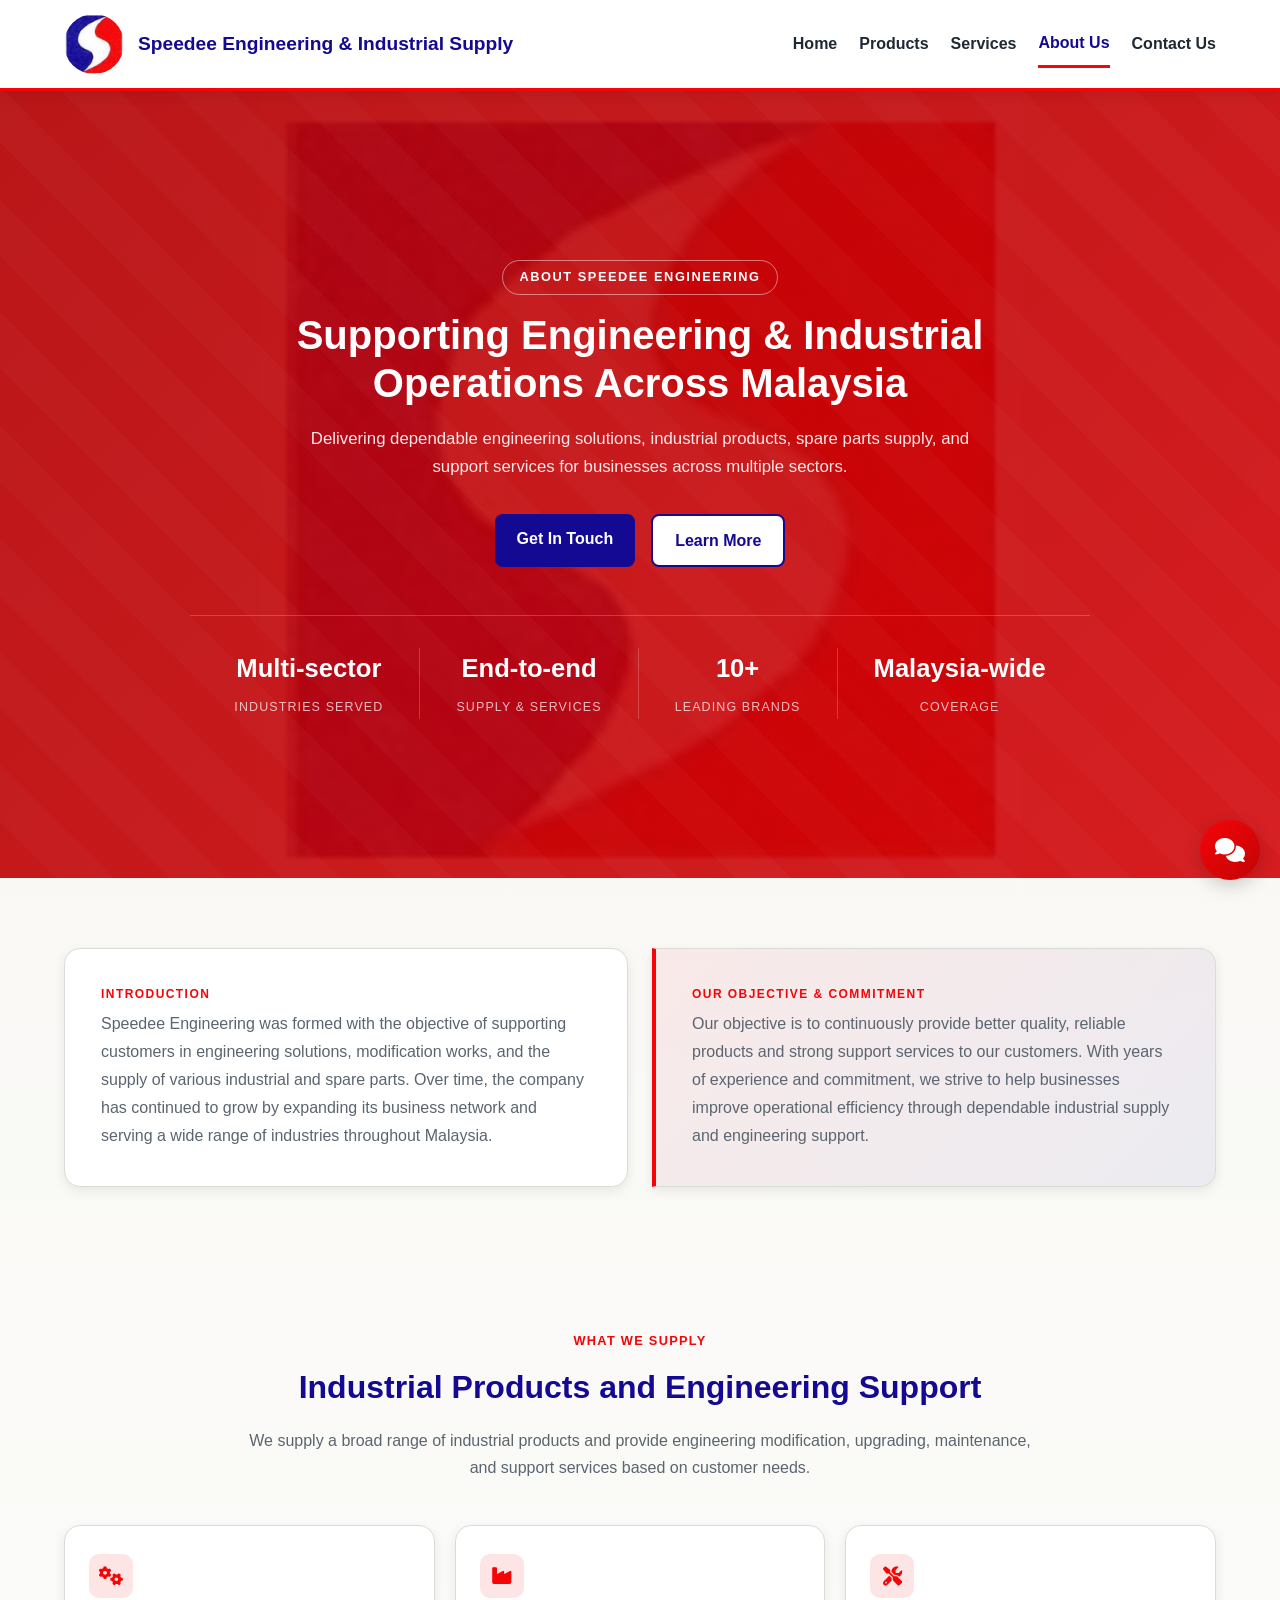
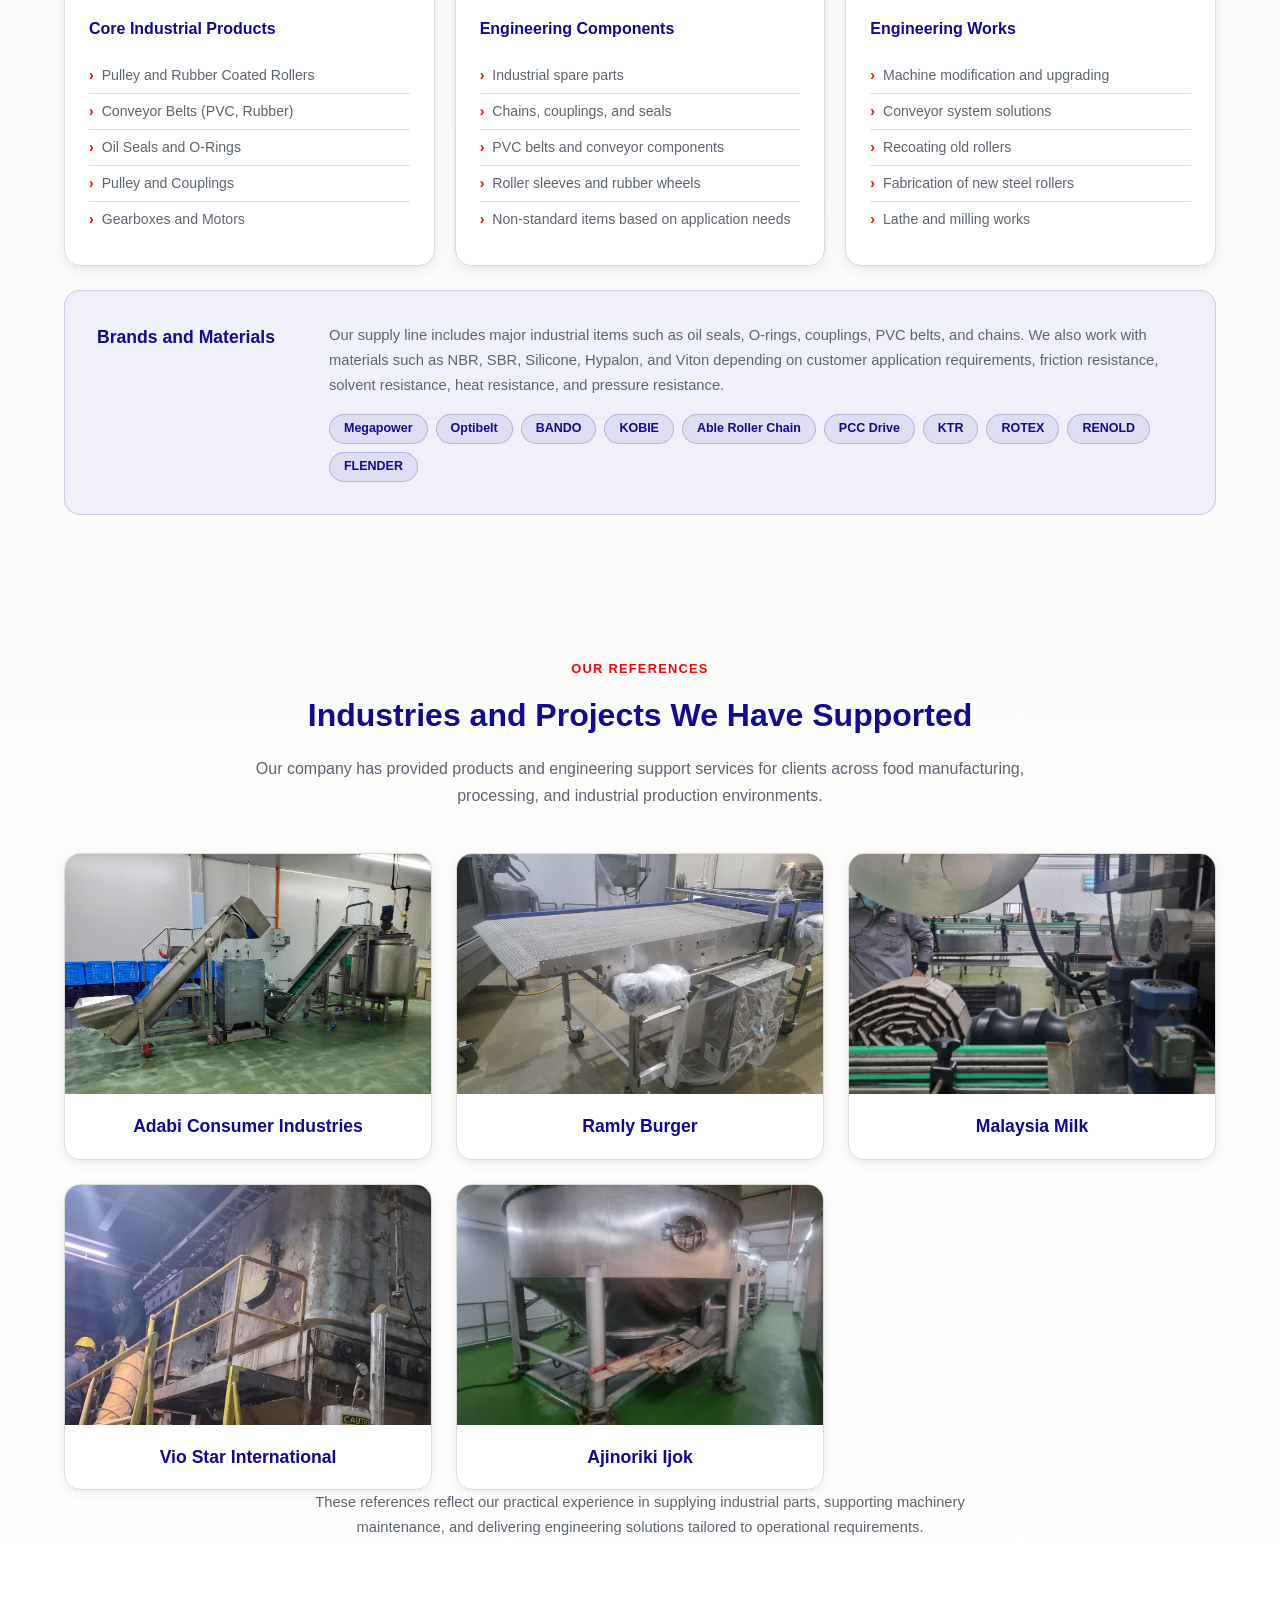
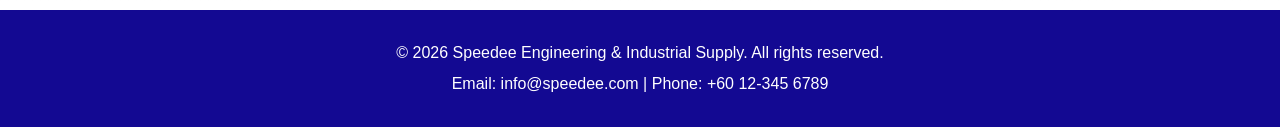
==== about-us.html @ 25785ea7 "Add files via upload" ====
<!DOCTYPE html>
<html lang="en">

<head>
  <meta charset="UTF-8">
  <meta name="viewport" content="width=device-width, initial-scale=1.0">
  <title>About Us | Speedee Engineering & Industrial Supply</title>
  <link rel="icon" href="./images/logo/speedee-logo.png">
  <link rel="stylesheet" href="./css/style.css">
  <link rel="stylesheet" href="./css/about-us.css">
  <link rel="stylesheet" href="https://cdnjs.cloudflare.com/ajax/libs/font-awesome/6.5.2/css/all.min.css">
</head>

<body>
  <header class="site-header">
    <div class="container nav-wrapper">
      <a href="./index.html" class="brand">
        <img src="./images/logo/speedee-logo.png" alt="Speedee Engineering Logo" class="logo">
        <div class="brand-text">
          <h1>Speedee Engineering & Industrial Supply</h1>
        </div>
      </a>

      <button class="menu-toggle" id="menu-toggle" aria-label="Toggle menu">☰</button>

      <nav class="main-nav" id="main-nav">
        <ul class="nav-list">
          <li><a href="./index.html" >Home</a></li>
          <li><a href="./product-home.html">Products</a></li>
          <li class="dropdown">
            <a href="./industry-services/service-home.html">Services</a>
            <ul class="dropdown-menu">
              <li><a href="./industry-services/service-a.html">Service A</a></li>
              <li><a href="./industry-services/service-b.html">Service B</a></li>
              <li><a href="./industry-services/service-c.html">Service C</a></li>
            </ul>
          </li>

          <li><a href="./about-us.html"class="active">About Us</a></li>
          <li><a href="./contact-us.html">Contact Us</a></li>
        </ul>
      </nav>
    </div>
  </header>

  <main class="about-page">

    <!-- HERO SECTION -->
    <section class="about-hero">
      <div class="container">
        <span class="section-tag">About Speedee Engineering</span>
        <h2>Supporting Engineering &amp; Industrial Operations Across Malaysia</h2>
        <p>
          Delivering dependable engineering solutions, industrial products, spare parts supply,
          and support services for businesses across multiple sectors.
        </p>

        <div class="hero-buttons">
          <a href="./contact-us.html" class="btn btn-primary">Get In Touch</a>
          <a href="#about-intro" class="btn btn-secondary learn-more-btn">Learn More</a>
        </div>

        <div class="hero-stats">
          <div class="hero-stat">
            <strong>Multi-sector</strong>
            <span>Industries served</span>
          </div>
          <div class="hero-stat">
            <strong>End-to-end</strong>
            <span>Supply &amp; services</span>
          </div>
          <div class="hero-stat">
            <strong>10+</strong>
            <span>Leading brands</span>
          </div>
          <div class="hero-stat">
            <strong>Malaysia-wide</strong>
            <span>Coverage</span>
          </div>
        </div>
      </div>
    </section>

    <!-- INTRO SECTION -->
    <section class="about-intro section-spacing" id="about-intro">
      <div class="container about-grid">
        <div class="about-card">
          <h3>Introduction</h3>
          <p>
            Speedee Engineering was formed with the objective of supporting customers in
            engineering solutions, modification works, and the supply of various industrial and
            spare parts. Over time, the company has continued to grow by expanding its business
            network and serving a wide range of industries throughout Malaysia.
          </p>
        </div>

        <div class="about-card highlight-card">
          <h3>Our Objective &amp; Commitment</h3>
          <p>
            Our objective is to continuously provide better quality, reliable products and strong
            support services to our customers. With years of experience and commitment, we strive
            to help businesses improve operational efficiency through dependable industrial supply
            and engineering support.
          </p>
        </div>
      </div>
    </section>

    <!-- SUPPLY SECTION -->
    <section class="about-products section-spacing">
      <div class="container">
        <div class="section-heading">
          <span>What We Supply</span>
          <h3>Industrial Products and Engineering Support</h3>
          <p>
            We supply a broad range of industrial products and provide engineering modification,
            upgrading, maintenance, and support services based on customer needs.
          </p>
        </div>

        <div class="supply-grid">
          <div class="supply-card">
            <div class="supply-icon"><i class="fas fa-cogs"></i></div>
            <h4>Core Industrial Products</h4>
            <ul>
              <li>Pulley and Rubber Coated Rollers</li>
              <li>Conveyor Belts (PVC, Rubber)</li>
              <li>Oil Seals and O-Rings</li>
              <li>Pulley and Couplings</li>
              <li>Gearboxes and Motors</li>
            </ul>
          </div>

          <div class="supply-card">
            <div class="supply-icon"><i class="fas fa-industry"></i></div>
            <h4>Engineering Components</h4>
            <ul>
              <li>Industrial spare parts</li>
              <li>Chains, couplings, and seals</li>
              <li>PVC belts and conveyor components</li>
              <li>Roller sleeves and rubber wheels</li>
              <li>Non-standard items based on application needs</li>
            </ul>
          </div>

          <div class="supply-card">
            <div class="supply-icon"><i class="fas fa-tools"></i></div>
            <h4>Engineering Works</h4>
            <ul>
              <li>Machine modification and upgrading</li>
              <li>Conveyor system solutions</li>
              <li>Recoating old rollers</li>
              <li>Fabrication of new steel rollers</li>
              <li>Lathe and milling works</li>
            </ul>
          </div>
        </div>

        <div class="brands-box">
          <div class="brands-left">
            <h4>Brands and Materials</h4>
          </div>
          <div class="brands-right">
            <p>
              Our supply line includes major industrial items such as oil seals, O-rings, couplings,
              PVC belts, and chains. We also work with materials such as NBR, SBR, Silicone,
              Hypalon, and Viton depending on customer application requirements, friction resistance,
              solvent resistance, heat resistance, and pressure resistance.
            </p>
            <div class="brand-pills">
              <span class="brand-pill">Megapower</span>
              <span class="brand-pill">Optibelt</span>
              <span class="brand-pill">BANDO</span>
              <span class="brand-pill">KOBIE</span>
              <span class="brand-pill">Able Roller Chain</span>
              <span class="brand-pill">PCC Drive</span>
              <span class="brand-pill">KTR</span>
              <span class="brand-pill">ROTEX</span>
              <span class="brand-pill">RENOLD</span>
              <span class="brand-pill">FLENDER</span>
            </div>
          </div>
        </div>
      </div>
    </section>

    <!-- REFERENCES SECTION -->
    <section class="references section-spacing">
      <div class="container">
        <div class="section-heading">
          <span>Our References</span>
          <h3>Industries and Projects We Have Supported</h3>
          <p>
            Our company has provided products and engineering support services for clients across
            food manufacturing, processing, and industrial production environments.
          </p>
        </div>

        <div class="reference-grid">
          <div class="reference-card">
            <img src="./images/about/adabi-1.jpg" alt="Adabi Consumer Industries project">
            <h4>Adabi Consumer Industries</h4>
          </div>

          <div class="reference-card">
            <img src="./images/about/ramly-1.jpg" alt="Ramly Burger project">
            <h4>Ramly Burger</h4>
          </div>

          <div class="reference-card">
            <img src="./images/about/malaysia-milk-1.jpg" alt="Malaysia Milk project">
            <h4>Malaysia Milk</h4>
          </div>

          <div class="reference-card">
            <img src="./images/about/vio-star-1.jpg" alt="Vio Star International project">
            <h4>Vio Star International</h4>
          </div>

          <div class="reference-card">
            <img src="./images/about/ajinoriki-1.jpg" alt="Ajinoriki Ijok project">
            <h4>Ajinoriki Ijok</h4>
          </div>
        </div>

        <div class="reference-note">
          <p>
            These references reflect our practical experience in supplying industrial parts,
            supporting machinery maintenance, and delivering engineering solutions tailored to
            operational requirements.
          </p>
        </div>
      </div>
    </section>

  </main>

  <footer class="site-footer">
    <div class="container footer-content">
      <p>&copy; 2026 Speedee Engineering & Industrial Supply. All rights reserved.</p>
      <p>Email: info@speedee.com | Phone: +60 12-345 6789</p>
    </div>
  </footer>

  <div class="floating-contact">
    <div class="floating-items">
      <a href="https://wa.me/60163230248?text=Hi%2C%20I%20came%20across%20Speedee%20Engineering%20and%20would%20like%20to%20enquire%20about%20your%20products%20and%20services."
        class="floating-item whatsapp" target="_blank" rel="noopener noreferrer">
        <span class="tooltip">WhatsApp Us</span>
        <img src="./images/logo/whatsapp.png" alt="WhatsApp">
      </a>

      <a href="mailto:info@speedee.com?subject=Website%20Enquiry" class="floating-item email">
        <span class="tooltip">Email Us</span>
        <span class="icon">&#9993;</span>
      </a>

      <a href="tel:+60123456789" class="floating-item phone">
        <span class="tooltip">Call Us</span>
        <span class="icon">&#9742;</span>
      </a>
    </div>

    <button class="floating-main" id="floatingMain" aria-label="Open contact options">
      <i class="fas fa-comments"></i>
    </button>
  </div>

  <script src="./js/main.js"></script>
  <script>
    (function () {
      document.addEventListener('DOMContentLoaded', function () {
        const navLinks = document.querySelectorAll('.nav-list a');
        navLinks.forEach(link => {
          link.classList.remove('active');
          const href = link.getAttribute('href');
          if (href && href.includes('about-us.html')) {
            link.classList.add('active');
          }
        });
      });
    })();
  </script>
</body>

</html>
---- css/style.css ----
:root {
  --primary-red: #f40508;
  --primary-blue: #130992;
  --light-bg: #f7f6f2;
  --white: #ffffff;
  --dark-text: #1f2933;
  --muted-text: #5b6570;
  --border-color: #d9ddd7;
  --hover-red: #c20406;
  --hover-blue: #0d0672;
  --shadow: 0 4px 12px rgba(0, 0, 0, 0.08);
  --shadow-strong: 0 6px 18px rgba(0, 0, 0, 0.18);
  --transition: 0.3s ease;
  --radius: 8px;
}

/* ─── Reset ─── */
* {
  margin: 0;
  padding: 0;
  box-sizing: border-box;
}

/* ─── Base ─── */
body {
  font-family: Arial, Helvetica, sans-serif;
  line-height: 1.6;
  background-color: var(--light-bg);
  color: var(--dark-text);
}

main {
  display: block;
  margin: 0;
  padding: 0;
}

img {
  display: block;
  max-width: 100%;
}

a {
  color: inherit;
  text-decoration: none;
}

button {
  font: inherit;
}

.container {
  width: 90%;
  max-width: 1200px;
  margin: 0 auto;
}

/* ─── Header / Navigation ─── */
.site-header {
  position: sticky;
  top: 0;
  z-index: 1000;
  background: var(--white);
  border-bottom: 3px solid var(--primary-red);
  box-shadow: var(--shadow);
}

.nav-wrapper {
  display: flex;
  align-items: center;
  justify-content: space-between;
  padding: 14px 0;
}

.brand {
  display: flex;
  align-items: center;
  gap: 14px;
  color: var(--dark-text);
}

.logo {
  width: 60px;
  height: 60px;
  object-fit: cover;
  border-radius: 50%;
}

.brand-text h1 {
  font-size: 1.2rem;
  color: var(--primary-blue);
}

.brand-text p {
  font-size: 0.9rem;
  color: var(--muted-text);
}

.menu-toggle {
  display: none;
  font-size: 1.8rem;
  color: var(--primary-blue);
  background: none;
  border: none;
  cursor: pointer;
}

.main-nav {
  display: block;
}

.nav-list {
  display: flex;
  align-items: center;
  gap: 22px;
  list-style: none;
}

.nav-list>li {
  position: relative;
}

.nav-list>li>a {
  display: inline-block;
  padding: 10px 0;
  font-weight: 600;
  color: var(--dark-text);
  transition: var(--transition);
}

.nav-list>li>a:hover {
  color: var(--primary-red);
}

.nav-list>li>a.active {
  color: var(--primary-blue);
  border-bottom: 3px solid var(--primary-red);
}

/* ─── Dropdown ─── */
.dropdown-menu {
  position: absolute;
  top: 100%;
  left: 0;
  min-width: 210px;
  display: none;
  overflow: hidden;
  list-style: none;
  background: var(--white);
  border: 1px solid var(--border-color);
  border-radius: var(--radius);
  box-shadow: var(--shadow);
}

.dropdown:hover .dropdown-menu,
.dropdown-menu.show {
  display: block;
}

.dropdown-menu li a {
  display: block;
  padding: 12px 14px;
  font-weight: 500;
  color: var(--dark-text);
}

.dropdown-menu li a:hover {
  color: var(--primary-red);
  background-color: var(--light-bg);
}

/* ─── Buttons ─── */
.btn {
  display: inline-block;
  padding: 12px 22px;
  font-weight: bold;
  border-radius: var(--radius);
  transition: var(--transition);
}

.btn-primary {
  color: var(--white);
  background-color: var(--primary-blue);
}

.btn-primary:hover {
  background-color: var(--hover-blue);
}

.btn-secondary {
  color: var(--primary-blue);
  background-color: var(--white);
  border: 2px solid var(--primary-blue);
}

.btn-secondary:hover {
  color: var(--white);
  background-color: var(--primary-blue);
}

/* ─── Banner Slider ─── */
.banner-slider {
  position: relative;
  width: 100%;
  height: calc(100dvh - 91px);
  overflow: hidden;
}

.slide {
  position: absolute;
  inset: 0;
  display: flex;
  align-items: center;
  justify-content: center;
  text-align: center;
  opacity: 0;
  transition: opacity 0.9s ease;
  pointer-events: none;
}

.slide.active {
  opacity: 1;
  pointer-events: auto;
}

/* Overlay for readability on all slides */
.slide::after {
  content: "";
  position: absolute;
  inset: 0;
  background: rgba(0, 0, 0, 0.38);
  z-index: 1;
}

.slide-about {
  background-color: #f40508;
  background-image:
    repeating-linear-gradient(-45deg,
      transparent,
      transparent 18px,
      rgba(255, 255, 255, 0.04) 18px,
      rgba(255, 255, 255, 0.04) 19px),
    radial-gradient(circle 340px at 65% 50%, rgba(255, 255, 255, 0.07) 60%, transparent 61%),
    radial-gradient(circle 300px at 65% 50%, transparent 58%, rgba(255, 255, 255, 0.06) 59%, rgba(255, 255, 255, 0.06) 61%, transparent 62%),
    radial-gradient(ellipse 120% 100% at 30% 50%, #c20406 0%, #f40508 55%, #f40508 100%);
}

.slide-products {
  background: url('../images/background/bg-1.jpg') center center / cover no-repeat;
}

.slide-services {
  background: #000;
}

/* Slide content */
.slide-content {
  position: relative;
  z-index: 2;
  color: #fff;
  padding: 0 20px;
  max-width: 820px;
}

.slide-label {
  display: inline-block;
  margin-bottom: 14px;
  padding: 5px 18px;
  font-size: 0.78rem;
  font-weight: 700;
  letter-spacing: 0.14em;
  text-transform: uppercase;
  border: 1.5px solid rgba(255, 255, 255, 0.6);
  border-radius: 999px;
  color: rgba(255, 255, 255, 0.85);
}

.slide-content h2 {
  font-size: clamp(1.9rem, 5vw, 3rem);
  font-weight: 800;
  line-height: 1.2;
  letter-spacing: -0.01em;
}

.slide-content p {
  font-size: clamp(0.95rem, 2vw, 1.1rem);
  max-width: 620px;
  margin: 0 auto 28px;
  line-height: 1.7;
  color: rgba(255, 255, 255, 0.88);
}

.hero-buttons {
  display: flex;
  justify-content: center;
  flex-wrap: wrap;
  gap: 14px;
}

/* ─── Slide Heading Row (arrows + h2) ─── */
.slide-heading-row {
  display: flex;
  align-items: center;
  justify-content: center;
  gap: 16px;
  margin-bottom: 16px;
}

.slide-heading-row h2 {
  margin-bottom: 0;
  flex: 1;
  max-width: 600px;
}

/* ─── Slider Navigation Arrows ─── */
.slider-arrow {
  flex-shrink: 0;
  width: 44px;
  height: 44px;
  display: grid;
  place-items: center;
  background: rgba(255, 255, 255, 0.15);
  border: 1.5px solid rgba(255, 255, 255, 0.5);
  border-radius: 50%;
  color: #fff;
  font-size: 1rem;
  cursor: pointer;
  transition: background 0.25s ease, transform 0.25s ease;
  backdrop-filter: blur(6px);
}

.slider-arrow:hover {
  background: rgba(255, 255, 255, 0.28);
  transform: scale(1.08);
}

/* ─── Slider Dot Indicators ─── */
.slider-dots {
  position: absolute;
  bottom: 22px;
  left: 50%;
  transform: translateX(-50%);
  z-index: 10;
  display: flex;
  gap: 10px;
}

.dot {
  width: 10px;
  height: 10px;
  border-radius: 50%;
  background: rgba(255, 255, 255, 0.45);
  cursor: pointer;
  transition: background 0.3s ease, transform 0.3s ease;
  border: none;
}

.dot.active {
  background: #fff;
  transform: scale(1.3);
}

/* ─── Video Background (Services slide) ─── */
.bg-video {
  position: absolute;
  top: 50%;
  left: 50%;
  min-width: 100%;
  min-height: 100%;
  transform: translate(-50%, -50%);
  object-fit: cover;
  z-index: 0;
  opacity: 0.75;
}

/* ─── Intro Section ─── */
.intro-section {
  padding: 60px 0;
  text-align: center;
}

.intro-section h3 {
  margin-bottom: 16px;
  font-size: 1.8rem;
  color: var(--primary-blue);
}

.intro-section p {
  max-width: 800px;
  margin: 0 auto;
  color: var(--muted-text);
}

/* ─── Footer ─── */
.site-footer {
  margin-top: 0;
  padding: 24px 0;
  color: var(--white);
  background-color: var(--primary-blue);
}

.footer-content {
  text-align: center;
}

.footer-content p {
  margin: 6px 0;
}

/* ─── Floating Contact Menu ─── */
.floating-contact {
  position: fixed;
  right: 20px;
  bottom: 20px;
  z-index: 3000;
  display: flex;
  flex-direction: column;
  align-items: flex-end;
  overflow: visible;
}

.floating-items {
  display: flex;
  flex-direction: column;
  gap: 10px;
  margin-bottom: 12px;
  padding: 10px;
  border-radius: 999px;
  box-shadow: var(--shadow);
  background: var(--white);
  border: 1px solid var(--border-color);
  opacity: 0;
  visibility: hidden;
  transform: translateY(8px) scale(0.98);
  transform-origin: bottom right;
  transition: var(--transition);
  overflow: visible;
}

.floating-contact:hover .floating-items,
.floating-contact.active .floating-items {
  opacity: 1;
  visibility: visible;
  transform: translateY(0) scale(1);
}

.floating-main {
  width: 60px;
  height: 60px;
  display: grid;
  place-items: center;
  color: var(--white);
  background: linear-gradient(135deg, var(--primary-red), var(--hover-red));
  border: none;
  border-radius: 50%;
  cursor: pointer;
  box-shadow: var(--shadow-strong);
  transition: var(--transition);
}

.floating-main:hover {
  transform: scale(1.08);
}

.floating-main i {
  font-size: 24px;
  line-height: 1;
}

.floating-item {
  position: relative;
  overflow: visible;
  display: flex;
  align-items: center;
  justify-content: center;
  width: 52px;
  height: 52px;
  border-radius: 50%;
  background: var(--white);
  border: 1px solid var(--border-color);
  box-shadow: 0 3px 10px rgba(0, 0, 0, 0.12);
  transition: transform var(--transition), box-shadow var(--transition), border-color var(--transition);
  z-index: 1;
}

.floating-item:hover {
  transform: scale(1.08);
  box-shadow: 0 5px 14px rgba(0, 0, 0, 0.16);
  z-index: 2;
}

.floating-item img,
.floating-item .icon {
  display: flex;
  align-items: center;
  justify-content: center;
  width: 24px;
  height: 24px;
}

.floating-item img {
  object-fit: contain;
}

.floating-item .icon {
  font-size: 22px;
  line-height: 1;
  font-weight: 600;
}

.floating-item.whatsapp {
  background: #25d366;
  border-color: #25d366;
}

.floating-item.email {
  background: var(--white);
  color: var(--primary-blue);
  border-color: var(--primary-blue);
}

.floating-item.phone {
  background: var(--white);
  color: var(--dark-text);
  border-color: var(--dark-text);
}

/* ─── Tooltip ─── */
.tooltip {
  position: absolute;
  top: 50%;
  right: calc(100% + 12px);
  transform: translateY(-50%);
  padding: 8px 12px;
  font-size: 0.82rem;
  line-height: 1;
  color: var(--white);
  background: var(--dark-text);
  border-radius: 999px;
  white-space: nowrap;
  opacity: 0;
  visibility: hidden;
  pointer-events: none;
  z-index: 99999;
  box-shadow: 0 4px 10px rgba(0, 0, 0, 0.15);
  transition: opacity 0.2s ease, visibility 0.2s ease, transform 0.2s ease;
}

.tooltip::after {
  content: "";
  position: absolute;
  top: 50%;
  right: -5px;
  transform: translateY(-50%);
  border-width: 5px 0 5px 5px;
  border-style: solid;
  border-color: transparent transparent transparent var(--dark-text);
}

.floating-item:hover .tooltip {
  opacity: 1;
  visibility: visible;
  transform: translateY(-50%) translateX(-2px);
}

/* ─── Responsive ─── */
@media (max-width: 768px) {
  .nav-wrapper {
    display: flex;
    flex-wrap: wrap;
    align-items: center;
  }

  .brand {
    flex: 1;
    /* brand fills remaining space */
    min-width: 0;
    /* allows text to shrink if needed */
  }

  .menu-toggle {
    display: block;
    flex-shrink: 0;
    /* toggle never shrinks or wraps */
    margin-left: 12px;
  }

  .brand-text h1 {
    font-size: 1rem;
  }

  .brand-text p {
    font-size: 0.8rem;
  }

  .main-nav {
    display: none;
    width: 100%;
    margin-top: 12px;
  }

  .main-nav.show {
    display: block;
  }

  .nav-list {
    flex-direction: column;
    align-items: flex-start;
    gap: 0;
    padding-top: 10px;
    background: var(--white);
    border-top: 1px solid var(--border-color);
  }

  .nav-list>li {
    width: 100%;
  }

  .nav-list>li>a {
    width: 100%;
    padding: 12px 0;
  }

  .dropdown-menu {
    position: static;
    display: none;
    margin-bottom: 8px;
    background: #f2f5ef;
    border: none;
    border-radius: 6px;
    box-shadow: none;
  }

  .banner-slider {
    height: calc(100dvh - 88px);
  }

  .slider-arrow {
    width: 36px;
    height: 36px;
    font-size: 0.85rem;
  }

  .slide-heading-row {
    gap: 10px;
  }

  .tooltip {
    display: none;
  }

  .floating-contact {
    right: 16px;
    bottom: 16px;
  }

  .floating-items {
    gap: 8px;
    padding: 8px;
    margin-bottom: 10px;
  }

  .floating-main {
    width: 56px;
    height: 56px;
  }

  .floating-main i {
    font-size: 22px;
  }

  .floating-item {
    width: 48px;
    height: 48px;
  }

  .floating-item img,
  .floating-item .icon {
    width: 22px;
    height: 22px;
  }

  .floating-item .icon {
    font-size: 20px;
  }
}
---- css/about-us.css ----
html {
  scroll-behavior: smooth;
}

.about-page {
  background: linear-gradient(to bottom, #f7f6f2 0%, #ffffff 100%);
}

.section-spacing {
  padding: 70px 0;
}

/* ── HERO ── */
.about-hero {
  min-height: calc(100vh - 113px);
  display: flex;
  align-items: center;
  justify-content: center;
  padding: 90px 0 80px;
  background:
    linear-gradient(135deg, rgba(180, 3, 6, 0.92), rgba(210, 4, 7, 0.9)),
    url("/images/logo/speedee-logo.png") center/contain no-repeat;
  color: var(--white);
  text-align: center;
  position: relative;
  overflow: hidden;
}

.about-hero::before {
  content: '';
  position: absolute;
  inset: 0;
  background: repeating-linear-gradient(45deg,
      transparent,
      transparent 40px,
      rgba(255, 255, 255, 0.025) 40px,
      rgba(255, 255, 255, 0.025) 80px);
  pointer-events: none;
}

.about-hero .container {
  max-width: 900px;
  position: relative;
}

.section-tag {
  display: inline-block;
  margin-bottom: 16px;
  padding: 6px 16px;
  font-size: 0.8rem;
  font-weight: 700;
  letter-spacing: 0.12em;
  text-transform: uppercase;
  color: var(--white);
  border: 1px solid rgba(255, 255, 255, 0.45);
  border-radius: 999px;
}

.about-hero h2 {
  margin-bottom: 18px;
  font-size: 2.5rem;
  line-height: 1.2;
}

.about-hero>.container>p {
  max-width: 680px;
  margin: 0 auto 0;
  font-size: 1.05rem;
  opacity: 0.9;
  line-height: 1.7;
}

.hero-buttons {
  display: flex;
  justify-content: center;
  gap: 16px;
  flex-wrap: wrap;
  margin-top: 32px;
}

.learn-more-btn {
  scroll-behavior: smooth;
}

/* Hero stats bar */
.hero-stats {
  display: flex;
  justify-content: center;
  flex-wrap: wrap;
  margin-top: 48px;
  padding-top: 32px;
  border-top: 1px solid rgba(255, 255, 255, 0.2);
  gap: 0;
}

.hero-stat {
  padding: 0 36px;
  border-right: 1px solid rgba(255, 255, 255, 0.2);
  text-align: center;
}

.hero-stat:last-child {
  border-right: none;
}

.hero-stat strong {
  display: block;
  font-size: 1.6rem;
  font-weight: 700;
  color: #fff;
  margin-bottom: 4px;
}

.hero-stat span {
  font-size: 0.78rem;
  color: rgba(255, 255, 255, 0.72);
  text-transform: uppercase;
  letter-spacing: 0.09em;
}

/* ── INTRO ── */
.about-grid {
  display: grid;
  grid-template-columns: repeat(2, 1fr);
  gap: 24px;
}

.about-card {
  padding: 36px;
  background: var(--white);
  border: 1px solid var(--border-color);
  border-radius: 16px;
  box-shadow: var(--shadow);
}

.about-card h3 {
  margin-bottom: 6px;
  font-size: 0.75rem;
  font-weight: 700;
  text-transform: uppercase;
  letter-spacing: 0.12em;
  color: var(--primary-red);
}

.about-card p {
  color: var(--muted-text);
  font-size: 1rem;
  line-height: 1.75;
}

.highlight-card {
  background: linear-gradient(135deg, rgba(244, 5, 8, 0.06), rgba(19, 9, 146, 0.06));
  border-left: 4px solid var(--primary-red);
  border-radius: 0 16px 16px 0;
}

/* ── SECTION HEADING ── */
.section-heading {
  max-width: 800px;
  margin: 0 auto 44px;
  text-align: center;
}

.section-heading span {
  display: inline-block;
  margin-bottom: 10px;
  color: var(--primary-red);
  font-weight: 700;
  text-transform: uppercase;
  letter-spacing: 0.1em;
  font-size: 0.8rem;
}

.section-heading h3 {
  margin-bottom: 14px;
  font-size: 2rem;
  color: var(--primary-blue);
}

.section-heading p {
  color: var(--muted-text);
  line-height: 1.7;
}

/* ── SUPPLY CARDS ── */
.supply-grid {
  display: grid;
  grid-template-columns: repeat(3, 1fr);
  gap: 20px;
  margin-bottom: 24px;
}

.supply-card {
  padding: 28px 24px;
  background: var(--white);
  border: 1px solid var(--border-color);
  border-radius: 16px;
  box-shadow: var(--shadow);
  transition: transform 0.3s ease, box-shadow 0.3s ease;
}

.supply-card:hover {
  transform: translateY(-6px);
  box-shadow: 0 12px 28px rgba(0, 0, 0, 0.1);
}

.supply-icon {
  width: 44px;
  height: 44px;
  background: rgba(244, 5, 8, 0.1);
  border-radius: 10px;
  display: flex;
  align-items: center;
  justify-content: center;
  margin-bottom: 18px;
}

.supply-icon i {
  font-size: 1.2rem;
  color: var(--primary-red);
}

.supply-card h4 {
  margin-bottom: 16px;
  font-size: 1rem;
  color: var(--primary-blue);
}

.supply-card ul {
  padding-left: 0;
  list-style: none;
}

.supply-card li {
  font-size: 0.88rem;
  color: var(--muted-text);
  padding: 7px 0;
  border-bottom: 1px solid var(--border-color);
  display: flex;
  align-items: flex-start;
  gap: 8px;
  line-height: 1.5;
}

.supply-card li:last-child {
  border-bottom: none;
}

.supply-card li::before {
  content: '›';
  color: var(--primary-red);
  font-weight: 700;
  flex-shrink: 0;
}

/* ── BRANDS BOX ── */
.brands-box {
  display: grid;
  grid-template-columns: 200px 1fr;
  gap: 32px;
  align-items: start;
  padding: 32px;
  background: #f0f0fa;
  border: 1px solid rgba(19, 9, 146, 0.15);
  border-radius: 16px;
}

.brands-left h4 {
  font-size: 1.1rem;
  color: var(--primary-blue);
  margin-bottom: 8px;
}

.brands-right p {
  color: var(--muted-text);
  font-size: 0.92rem;
  line-height: 1.7;
  margin-bottom: 16px;
}

.brand-pills {
  display: flex;
  flex-wrap: wrap;
  gap: 8px;
}

.brand-pill {
  font-size: 0.78rem;
  font-weight: 600;
  color: var(--primary-blue);
  background: rgba(19, 9, 146, 0.08);
  border: 1px solid rgba(19, 9, 146, 0.2);
  border-radius: 999px;
  padding: 4px 14px;
}

/* ── REFERENCES ── */
.reference-grid {
  display: grid;
  grid-template-columns: repeat(3, 1fr);
  gap: 24px;
}

.reference-card {
  overflow: hidden;
  background: var(--white);
  border: 1px solid var(--border-color);
  border-radius: 16px;
  box-shadow: var(--shadow);
  transition: transform 0.3s ease, box-shadow 0.3s ease;
}

.reference-card:hover {
  transform: translateY(-6px);
  box-shadow: 0 10px 24px rgba(0, 0, 0, 0.12);
}

.reference-card img {
  width: 100%;
  height: 240px;
  object-fit: cover;
}

.reference-card h4 {
  padding: 18px;
  text-align: center;
  font-size: 1.1rem;
  color: var(--primary-blue);
}

.reference-note {
  max-width: 700px;
  margin: 0 auto;
  text-align: center;
}

.reference-note p {
  color: var(--muted-text);
  font-size: 0.92rem;
  line-height: 1.7;
}

/* ── RESPONSIVE ── */
@media (max-width: 992px) {

  .about-grid,
  .supply-grid,
  .reference-grid {
    grid-template-columns: repeat(2, 1fr);
  }

  .about-hero h2 {
    font-size: 2rem;
  }

  .brands-box {
    grid-template-columns: 1fr;
    gap: 16px;
  }

  .hero-stat {
    padding: 0 20px;
  }
}

@media (max-width: 768px) {
  .section-spacing {
    padding: 55px 0;
  }

  .about-hero {
    min-height: calc(100vh - 90px);
    padding: 64px 0 56px;
  }

  .about-hero h2 {
    font-size: 1.7rem;
  }

  .about-grid,
  .supply-grid,
  .reference-grid {
    grid-template-columns: 1fr;
  }

  .about-card,
  .supply-card,
  .brands-box {
    padding: 24px;
  }

  .section-heading h3 {
    font-size: 1.6rem;
  }

  .hero-stats {
    gap: 16px 0;
  }

  .hero-stat {
    padding: 8px 20px;
    border-right: none;
    border-bottom: 1px solid rgba(255, 255, 255, 0.15);
    width: 50%;
  }

  .hero-stat:nth-child(odd) {
    border-right: 1px solid rgba(255, 255, 255, 0.15);
  }

  .hero-stat:nth-child(3),
  .hero-stat:nth-child(4) {
    border-bottom: none;
  }
}
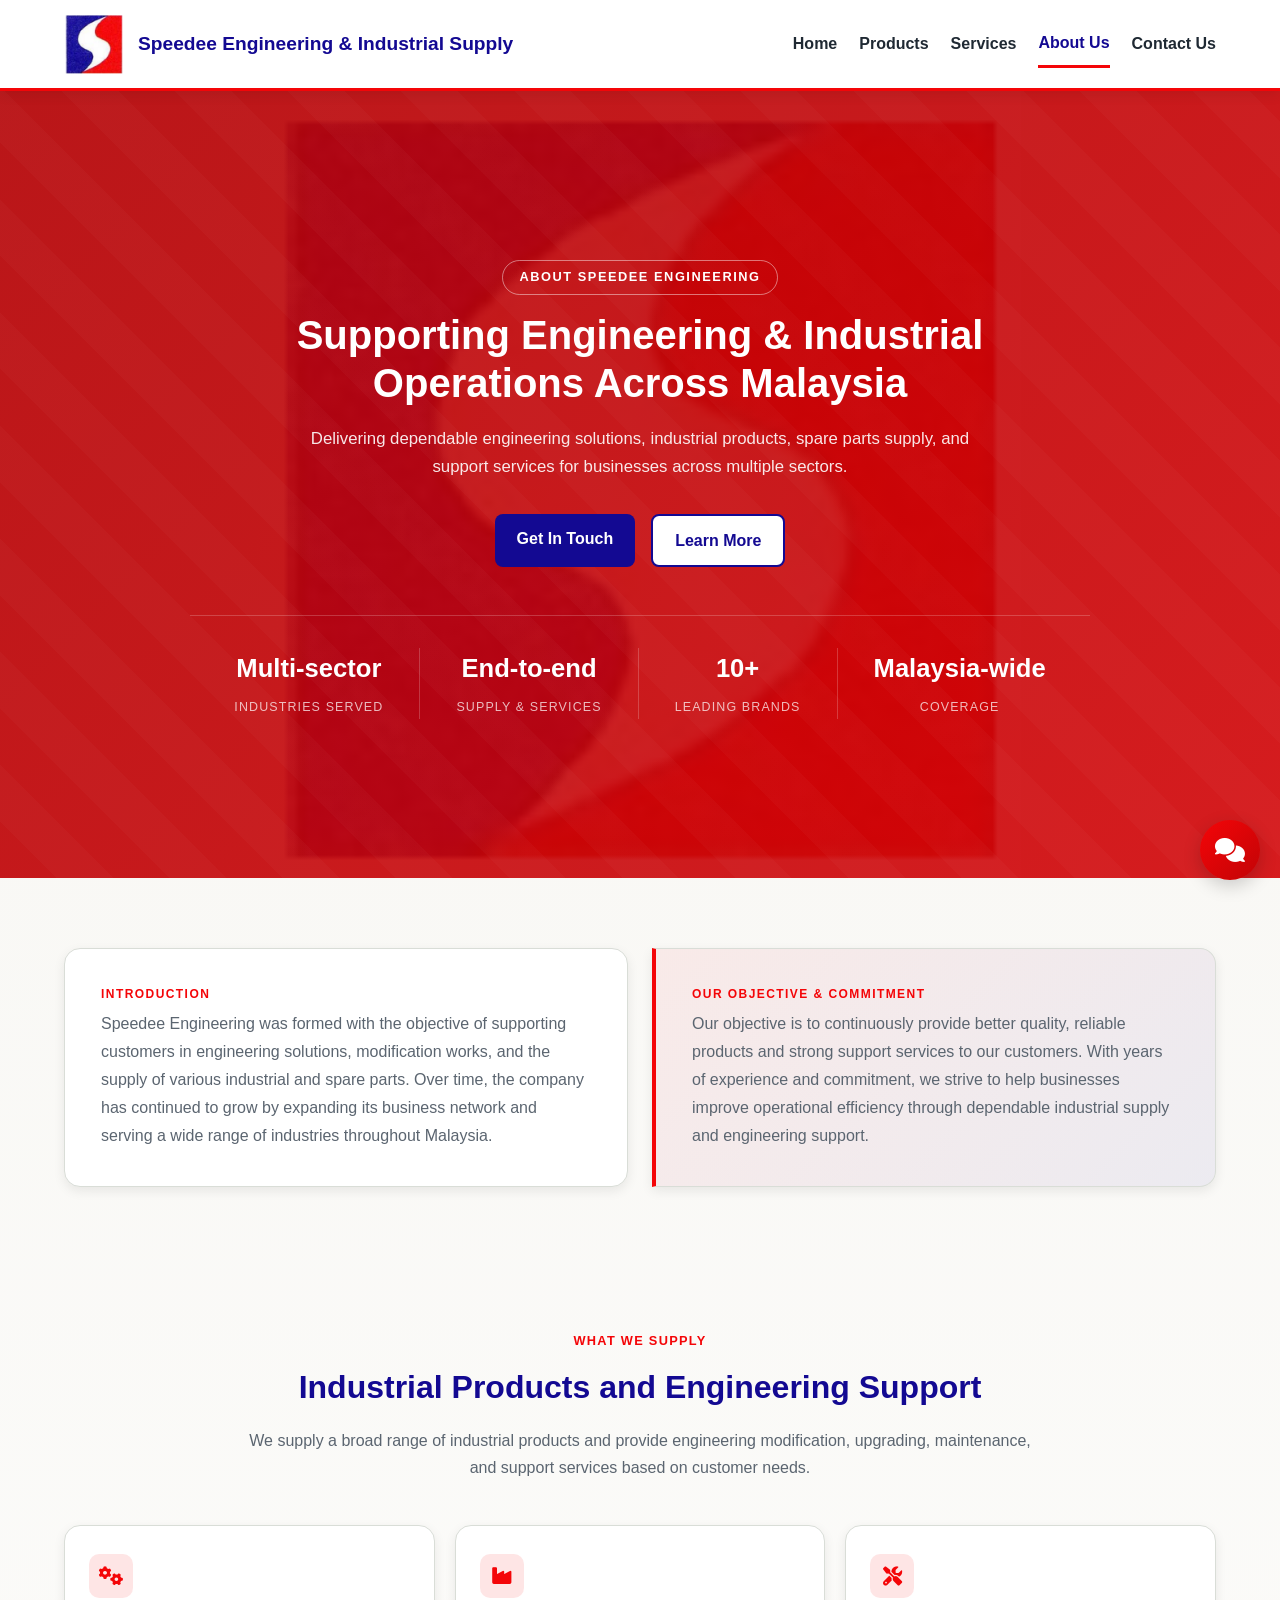
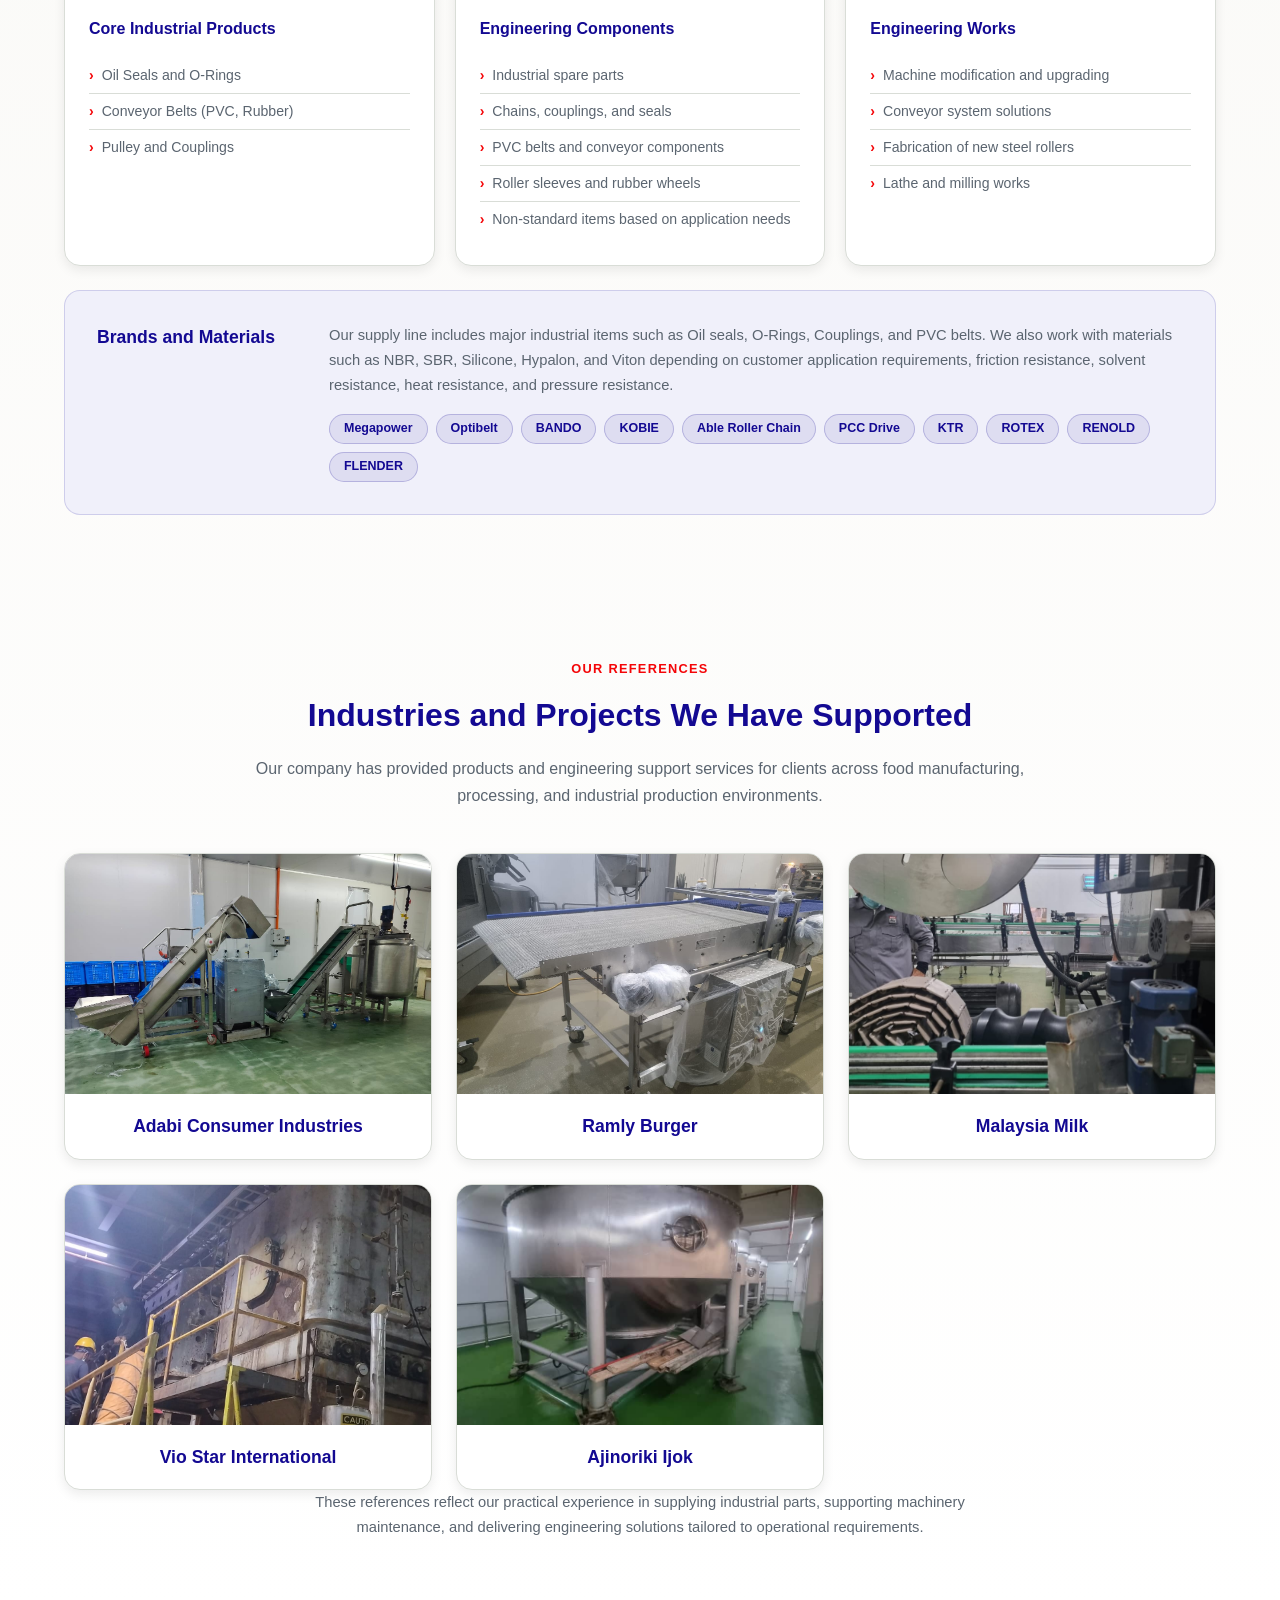
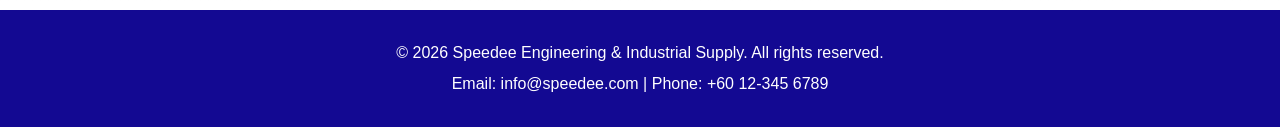
==== commit 8bf8a2fe: "Add files via upload" ====
--- a/about-us.html
+++ b/about-us.html
@@ -25,7 +25,7 @@
 
       <nav class="main-nav" id="main-nav">
         <ul class="nav-list">
-          <li><a href="./index.html" >Home</a></li>
+          <li><a href="./index.html">Home</a></li>
           <li><a href="./product-home.html">Products</a></li>
           <li class="dropdown">
             <a href="./industry-services/service-home.html">Services</a>
@@ -36,7 +36,7 @@
             </ul>
           </li>
 
-          <li><a href="./about-us.html"class="active">About Us</a></li>
+          <li><a href="./about-us.html" class="active">About Us</a></li>
           <li><a href="./contact-us.html">Contact Us</a></li>
         </ul>
       </nav>
@@ -123,11 +123,9 @@
             <div class="supply-icon"><i class="fas fa-cogs"></i></div>
             <h4>Core Industrial Products</h4>
             <ul>
-              <li>Pulley and Rubber Coated Rollers</li>
+              <li>Oil Seals and O-Rings</li>
               <li>Conveyor Belts (PVC, Rubber)</li>
-              <li>Oil Seals and O-Rings</li>
               <li>Pulley and Couplings</li>
-              <li>Gearboxes and Motors</li>
             </ul>
           </div>
 
@@ -149,7 +147,6 @@
             <ul>
               <li>Machine modification and upgrading</li>
               <li>Conveyor system solutions</li>
-              <li>Recoating old rollers</li>
               <li>Fabrication of new steel rollers</li>
               <li>Lathe and milling works</li>
             </ul>
@@ -162,8 +159,8 @@
           </div>
           <div class="brands-right">
             <p>
-              Our supply line includes major industrial items such as oil seals, O-rings, couplings,
-              PVC belts, and chains. We also work with materials such as NBR, SBR, Silicone,
+              Our supply line includes major industrial items such as Oil seals, O-Rings, Couplings, and
+              PVC belts. We also work with materials such as NBR, SBR, Silicone,
               Hypalon, and Viton depending on customer application requirements, friction resistance,
               solvent resistance, heat resistance, and pressure resistance.
             </p>
--- a/css/style.css
+++ b/css/style.css
@@ -83,7 +83,6 @@
   width: 60px;
   height: 60px;
   object-fit: cover;
-  border-radius: 50%;
 }
 
 .brand-text h1 {
